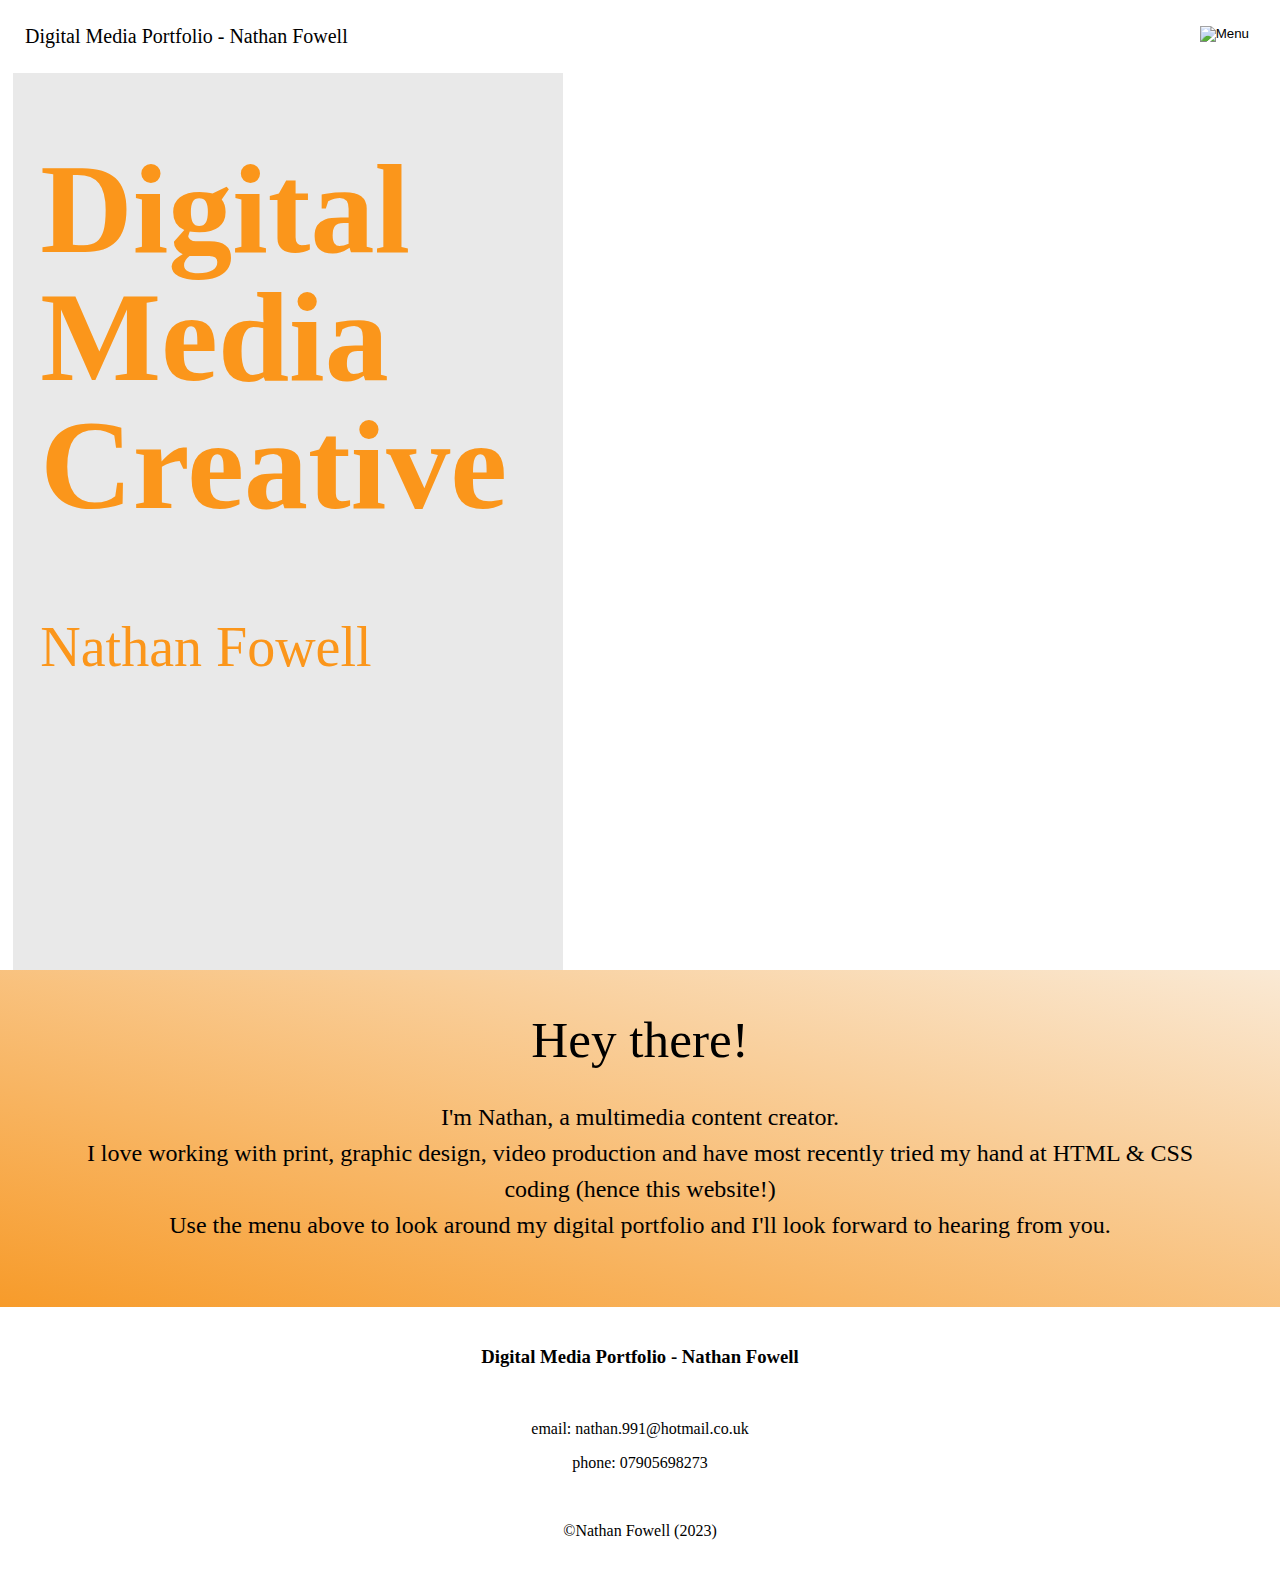
==== index.html @ 13d9b200 "Add files via upload" ====
<!DOCTYPE html>
<html lang="en">

<head>
    <link rel="stylesheet" href="style.css">
    <meta charset="UTF-8">
    <meta name="viewport" content="width=device-width, inital-scale=1.0">
    <title>Digital Media Portfolio - Nathan Fowell</title>
</head>

<body>
    <header>
        <a href="/index.html">Digital Media Portfolio - Nathan Fowell</a>
        <div class="dropdown">
            <button class="dropbtn"><img src="/media/images/menu.png" alt="Menu"></button>
            <div class="dropdown-content">
                <a href="/index.html">Home</a>
                <a href="/pages/graphic/graphic design.html">Graphic</a>
                <a href="/pages/video/video.html">Video</a>
                <a href="/pages/misc./misc.html">Misc.</a>
                </div>
          </div>    
    </header>

    <main>
        <video autoplay mute loop align="center" src="/media/videos/Main Showreel.mp4"></video>
        <div class="titles">
            <h1>Digital<br>Media<br>Creative</h1>
            <p></strong>Nathan Fowell</strong></p>
        </div>
    </main>
    
    <div class="welcome">
        <h2 align="center">Hey there!</h2>
        <p align="center">I'm <strong>Nathan</strong>, a multimedia content creator.
        <br>I love working with print, graphic design, video production and have most recently tried my hand at HTML & CSS coding &#40hence this website&#33&#41
        <br>Use the menu above to look around my digital portfolio and I'll look forward to hearing from you.</p>
    </div>

    <footer align="center">
        <h3>Digital Media Portfolio - Nathan Fowell</h3>
        <br>
        <p>email: nathan.991@hotmail.co.uk</p>
        <p>phone: 07905698273</p>
        <br>
        <p>&copy;Nathan Fowell &lpar;2023&rpar;</p>
    </footer>
</body>

</html>
---- style.css ----
html, body {
    margin: 0;
    padding: 0;
}

@font-face {
    font-family: Louis George Cafe;
    src: url(/media/font/Louis\ George\ Cafe.ttf);
}
@font-face {
    font-family: Tommy Soft;
    src: url(/media/font/Tommy\ Soft.ttf);
}

header {
    z-index: 10;
    width: 100%;
    padding: 25px;
    font-family: 'Louis George Cafe';
    font-size: 20px;
    position: fixed;
    top: 0;
    background-color: white;
    display: flex;
    justify-content: space-between;
    }

    a {
        color: black;
        text-decoration: none;
    }

    .dropbtn {
        display: flex;
        background-color: white;
        border: none;
        margin-right: 50px
      }

      .dropbtn img {
        height: 20px;
        cursor: pointer;
      }
      
      .dropdown {
        position: relative;
        display: inline-block;
      }
      
      .dropdown-content {
        display: none;
        position: absolute;
        background-color: white;
        min-width: 200px;
        box-shadow: 0px 8px 16px 0px rgba(0,0,0,0.2);
        z-index: 1;
        margin-left: -100px;
        font-size: 23px;
        padding-top: 20px;
        box-shadow: none;
      }
      
      .dropdown-content a {
        color: black;
        padding: 12px 16px;
        text-decoration: none;
        display: block;
      }
      
      a:hover {color: rgb(251, 150, 27);}
      a:active {color: rgb(133, 80, 15)}
      
      .dropdown:hover .dropdown-content {display: block;}
      
      .dropdown:hover .dropbtn {color: rgb(183, 109, 19);}

main {
    margin-top: 70px;
    margin-bottom: -4px;
    bottom: 0;
}

main video {
    z-index: 1;
    width: 100%;
    height: 100vh;
    background-position: static;
    object-fit: cover;
}

main .titles    {
    z-index: 2;
    margin-left: 1%;
    top: 70px;
    position: absolute;
    height: 100%;
    width: 550px;
    left: 0;
    font-family: Louis George Cafe;
    font-size: 4rem;
    color: rgb(251, 150, 27);
    background-color: rgba(231, 231, 231, 0.902);
    }
    
        main .titles h1 {
        font-weight: 600;
        line-height: 1;
        margin-top: 75px;
        margin-left: 5%;
        font-weight: bold;
        }

        main .titles p {
        font-weight: light;
        font-size: 3.5rem;
        margin-left: 5%;
        }

.welcome {
    z-index: 3;
    background-image: linear-gradient(to bottom left, rgb(250, 233, 212), rgb(247, 155, 42));
    margin-top: 0;
    margin-bottom: 0;
    padding-top: 40px;
    padding-bottom: 40px;
    font-family: Tommy Soft;
    }   

    .welcome h2 {
        margin-top: 0;
        margin-bottom: 30px;
        font-size: 3.2rem;
        font-weight: lighter;
    }
    
    .welcome p {
        padding-left: 5vw;
        padding-right: 5vw;
        font-size: x-large;
        line-height: 1.5;
        font-weight: lighter;
    }

footer {
    font-family: Tommy Soft;
    font-weight: lighter;
    background-color: white;
    width: 100%;
    padding-top: 20px;
    padding-bottom: 20px;
}

@media (orientation: portrait) {

    header {
        padding: 5%;
        font-size: 4vw;
        }
    
        .dropbtn {
            margin-right: 8vw;
            margin-top: 0.1vh;
          }
    
          .dropbtn img {
            width: 2.5vh;
            height: auto;
          }  

          .dropdown-content {
            font-size: 4vw;
            margin-left: -15vw;
          }

    main {
        margin-top: 1vh;
    }

    main .titles {
        width: 98vw;
        top: 1vh;
    }
    
    main .titles h1 {
            margin-top: 20vh;
            font-size: 20vw;
            }
    
        main .titles p {
            font-size: 10vw;
            }

    .welcome {
                padding-top: 5vh;
                padding-bottom: 5vh;
                font-family: Tommy Soft;
                }   
            
                .welcome h2 {
                    font-size: 10vw;
                }
                
                .welcome p {
                    font-size: 5.5vw;
                }

    footer {
        font-size: 3.5vw;
    }
    }
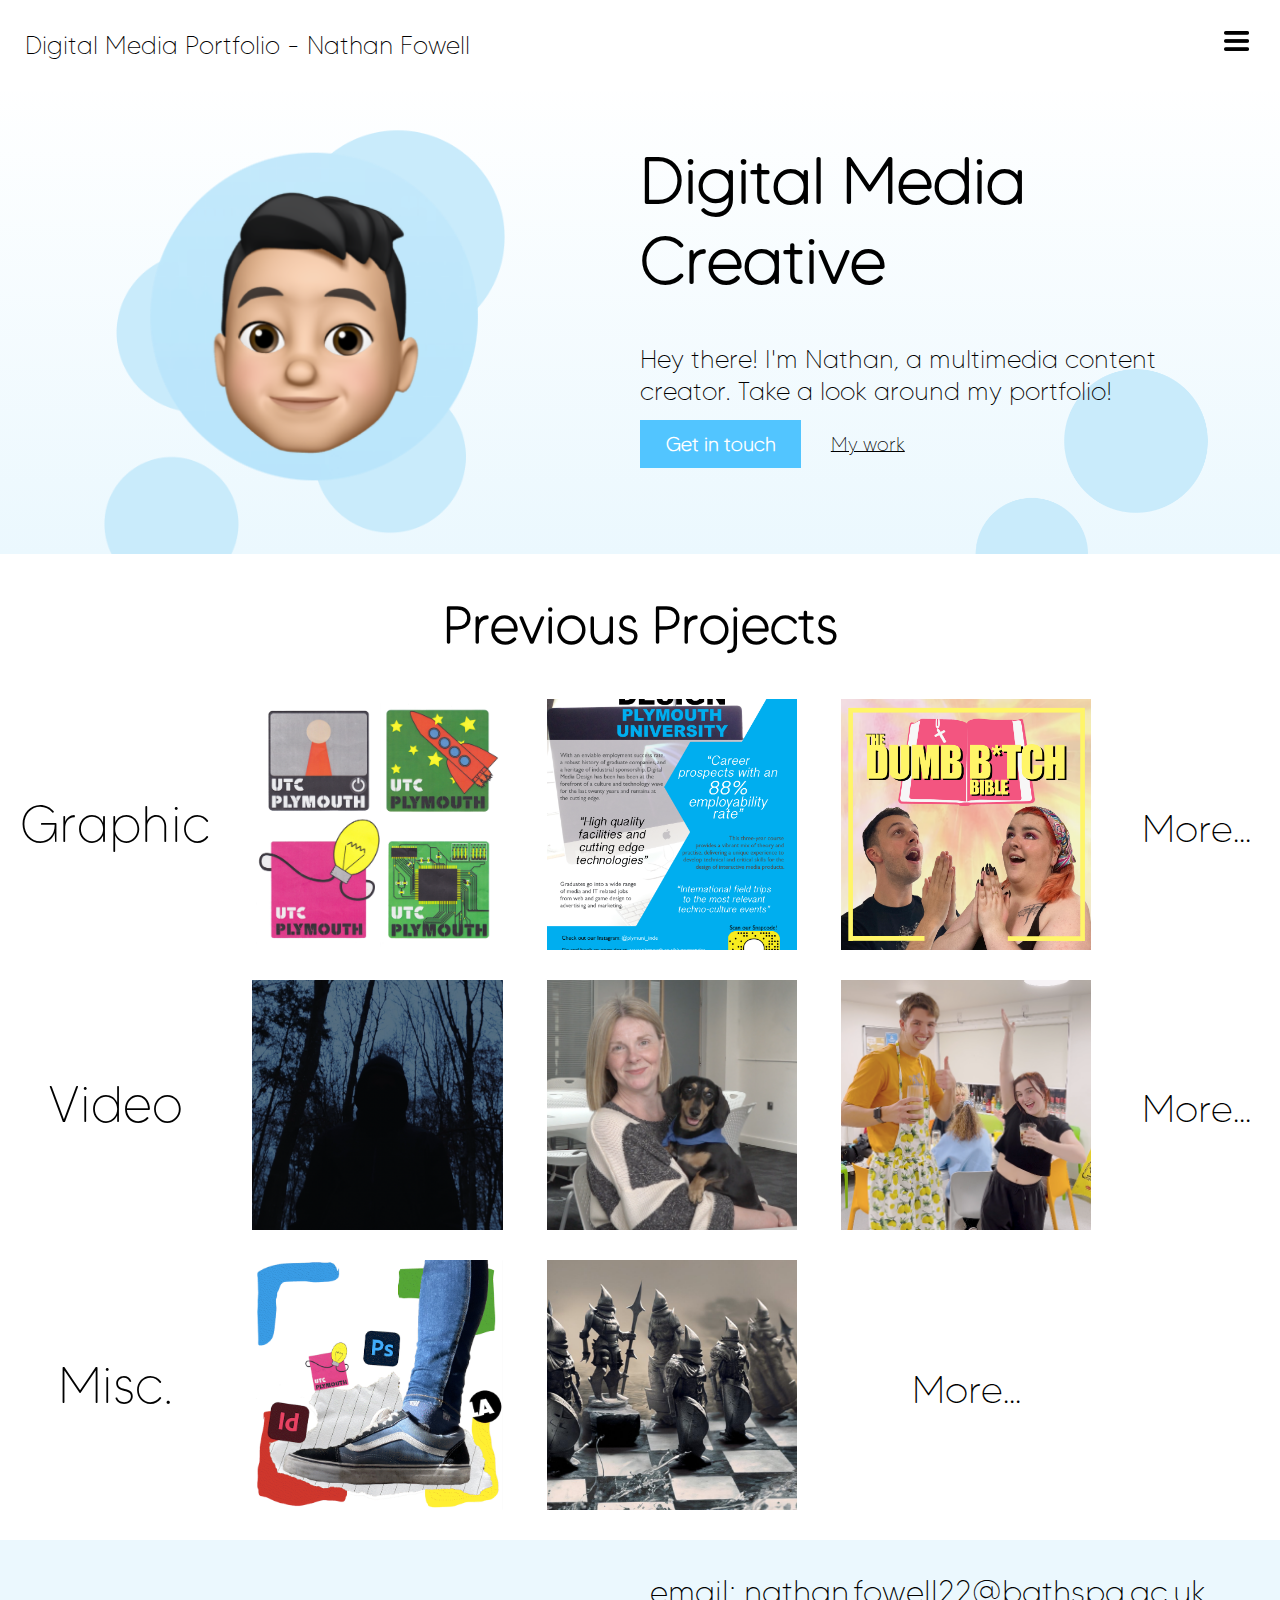
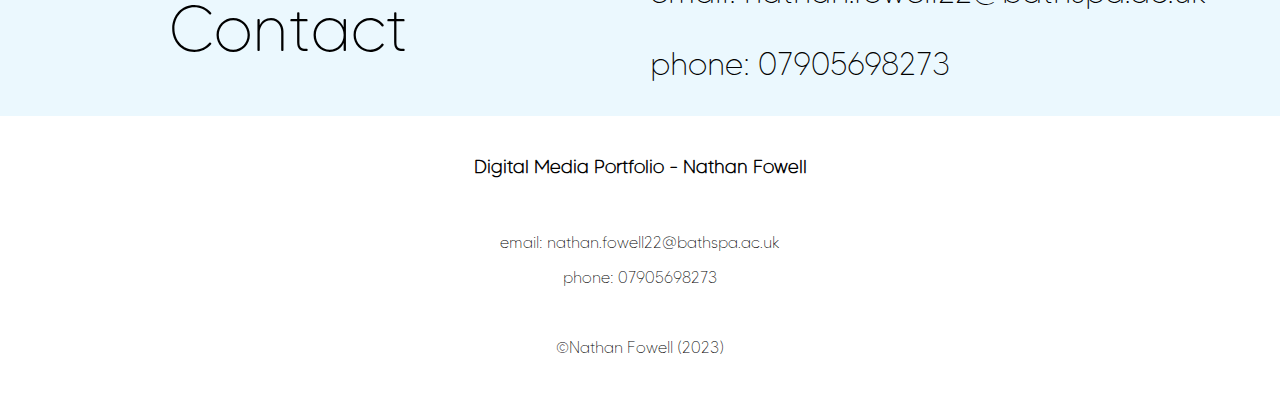
==== commit 10ddd892: "Redesign (home)" ====
--- a/index.html
+++ b/index.html
@@ -23,24 +23,98 @@
     </header>
 
     <main>
-        <video autoplay mute loop align="center" src="/media/videos/Main Showreel.mp4"></video>
         <div class="titles">
-            <h1>Digital<br>Media<br>Creative</h1>
-            <p></strong>Nathan Fowell</strong></p>
+            <div class="grid-container">
+                <div class="grid-item">
+                    <img src="/media/images/bitmojicircle.png" alt="">
+                    <div class="background1">
+                        <img class src="/media/images/backbubbles2.png" alt="">
+                    </div>
+                </div>
+                <div class="grid-item">
+                    <div class="welcome"> 
+                    <h1>Digital Media <br> Creative</h1>
+                    <p>Hey there! I'm Nathan, a multimedia content creator. Take a look around my portfolio!</div>
+                    <a href="#contact" class="contact">Get in touch</a>
+                    <a href="#projects" class="work"><u>My work</u></a>
+                    <div class="background2">
+                        <img class src="/media/images/backbubbles.png" alt="">
+                    </div>
+                </div>
+            </div>
         </div>
+
+        <h2 id="projects" align="center">Previous Projects</h2>
+
+        <div class="main-grid" align="center">
+            <div class="main-grid-item">Graphic</div>
+            <div class="main-grid-item"><img src="/media/images/graphic design/UTC P Logos.jpg" alt="">
+                <div class="overlay">
+                    <div class="text"><a href="/pages/graphic/graphic design.html#51-studio">51 Studio</a></div>
+                </div>
+            </div>
+            <div class="main-grid-item"><img src="/media/images/graphic design/UoP Front.png" alt="">
+                <div class="overlay">
+                    <div class="text"><a href="/pages/graphic/graphic design.html#UoP">Plymouth University</a></div>
+                </div>
+            </div>
+            <div class="main-grid-item"><img src="/media/images/graphic design/DBB artwork.png" alt="">
+                <div class="overlay">
+                    <div class="text"><a href="/pages/graphic/graphic design.html#tDBB">The Dumb B*tch Bible</a></div>
+                </div>
+            </div>
+            <div class="main-grid-item" class="More"><a href="/pages/graphic/graphic design.html">More...</a></div>
+        </div>
+
+        <div class="main-grid" align="center">
+            <div class="main-grid-item">Video</div>
+            <div class="main-grid-item"><img src="/media/images/thumbnails/FGthumb.png" alt="">
+                <div class="overlay">
+                    <div class="text"><a href="/pages/video/video.html#FairGame">Fair Game</a></div>
+                </div>
+            </div>
+            <div class="main-grid-item"><img src="/media/images/thumbnails/BSSthumb.png" alt="">
+                <div class="overlay">
+                    <div class="text"><a href="/pages/video/video.html#Bertie">Bertie the Silly Sausage Dog</a></div>
+                </div>
+            </div>
+            <div class="main-grid-item"><img src="/media/images/thumbnails/SBthumb.png" alt="">
+                <div class="overlay">   
+                    <div class="text"><a href="/pages/video/video.html#Brunch">Bath Spa's Sustainable Brunch</a></div>
+                </div>
+            </div>
+            <div class="main-grid-item" class="More"><a href="/pages/video/video.html">More...</a></div>
+        </div>
+
+        <div class="main-grid" align="center">
+            <div class="main-grid-item">Misc.</div>
+            <div class="main-grid-item"><img src="/media/images/thumbnails/TMC22thumb.png" alt="">
+                <div class="overlay">
+                    <div class="text"><a href="/pages/misc./misc.html#tmc22">The Maker Challenge 2022</a></div>
+                </div>
+            </div>
+            <div class="main-grid-item"><img src="/media/images/thumbnails/Chessthumb.png" alt="">
+                <div class="overlay">
+                    <div class="text"><a href="/pages/misc./misc.html#chess">Battle Chess</a></div>
+                </div>
+            </div>
+            <div class="main-grid-item" class="More"><a href="/pages/misc./misc.html">More...</a></div>
+        </div>
+
+        <div class="contact-grid" id="contact">
+            <div class="contact-grid-item" align="center">Contact</div>
+            <div class="contact-grid-item">
+                <p><email:>email: nathan.fowell22@bathspa.ac.uk</p>
+                <p>phone: 07905698273</p>
+            </div>
+        </div>
+
     </main>
-    
-    <div class="welcome">
-        <h2 align="center">Hey there!</h2>
-        <p align="center">I'm <strong>Nathan</strong>, a multimedia content creator.
-        <br>I love working with print, graphic design, video production and have most recently tried my hand at HTML & CSS coding &#40hence this website&#33&#41
-        <br>Use the menu above to look around my digital portfolio and I'll look forward to hearing from you.</p>
-    </div>
 
     <footer align="center">
         <h3>Digital Media Portfolio - Nathan Fowell</h3>
         <br>
-        <p>email: nathan.991@hotmail.co.uk</p>
+        <p>email: nathan.fowell22@bathspa.ac.uk</p>
         <p>phone: 07905698273</p>
         <br>
         <p>&copy;Nathan Fowell &lpar;2023&rpar;</p>
--- a/style.css
+++ b/style.css
@@ -16,8 +16,10 @@
     z-index: 10;
     width: 100%;
     padding: 25px;
+    padding-top: 30px;
+    padding-bottom: 30px;
     font-family: 'Louis George Cafe';
-    font-size: 20px;
+    font-size: 25px;
     position: fixed;
     top: 0;
     background-color: white;
@@ -34,7 +36,8 @@
         display: flex;
         background-color: white;
         border: none;
-        margin-right: 50px
+        cursor: pointer;
+        margin-right: 50px;
       }
 
       .dropbtn img {
@@ -67,144 +70,196 @@
         display: block;
       }
       
-      a:hover {color: rgb(251, 150, 27);}
-      a:active {color: rgb(133, 80, 15)}
+      a:hover {color: rgb(82, 197, 255);}
+      a:active {color: rgb(0, 170, 255)}
       
       .dropdown:hover .dropdown-content {display: block;}
       
-      .dropdown:hover .dropbtn {color: rgb(183, 109, 19);}
-
-main {
-    margin-top: 70px;
-    margin-bottom: -4px;
+      .dropdown:hover .dropbtn {color: rgb(95, 42, 42);}
+
+.grid-container {
+    margin-top: 80px;
+    display: grid;
+    grid-template-columns: 50% 50%;
+    height: auto;
+  }
+
+  .grid-item {
+    background-image: linear-gradient(white, rgb(235, 248, 254));
+    z-index: 8;
+    position: relative;
+  }
+
+  .grid-item img {
+    padding: 5vh;
+    height: 30vw;
+    display: block;
+    margin: auto;
+    position: relative;
+    z-index: 8;
+  }
+
+  .grid-item .background1 img {
+    padding: 0;
+    height: auto;
+    width: 34vw;
+    left: 6vw;
+    position: absolute;
     bottom: 0;
-}
-
-main video {
     z-index: 1;
-    width: 100%;
-    height: 100vh;
-    background-position: static;
-    object-fit: cover;
-}
-
-main .titles    {
-    z-index: 2;
-    margin-left: 1%;
-    top: 70px;
+  }
+
+  .grid-item .background2 img {
+    padding: 0;
+    height: auto;
+    width: 20vw;
+    right: 5vw;
     position: absolute;
-    height: 100%;
-    width: 550px;
-    left: 0;
+    bottom: 0;
+    z-index: 1;
+  }
+
+.welcome {
     font-family: Louis George Cafe;
-    font-size: 4rem;
-    color: rgb(251, 150, 27);
-    background-color: rgba(231, 231, 231, 0.902);
-    }
-    
-        main .titles h1 {
-        font-weight: 600;
-        line-height: 1;
-        margin-top: 75px;
-        margin-left: 5%;
-        font-weight: bold;
-        }
-
-        main .titles p {
-        font-weight: light;
-        font-size: 3.5rem;
-        margin-left: 5%;
-        }
-
-.welcome {
-    z-index: 3;
-    background-image: linear-gradient(to bottom left, rgb(250, 233, 212), rgb(247, 155, 42));
-    margin-top: 0;
-    margin-bottom: 0;
-    padding-top: 40px;
-    padding-bottom: 40px;
-    font-family: Tommy Soft;
+    color: black;
+    font-family: Tommy Soft;
+    position: relative; 
+    z-index: 8;
     }   
 
-    .welcome h2 {
-        margin-top: 0;
-        margin-bottom: 30px;
-        font-size: 3.2rem;
-        font-weight: lighter;
-    }
-    
+    .welcome h1 {
+      font-size: 5vw;
+      font-weight: bold;
+      margin-top: 60px;
+    }
+
     .welcome p {
-        padding-left: 5vw;
-        padding-right: 5vw;
-        font-size: x-large;
-        line-height: 1.5;
-        font-weight: lighter;
+        font-size: 2vw;
+        line-height: 1.25;
+        padding-right: 3vw;
+    }
+
+a {
+  font-family: Louis George Cafe;
+    color: black;
+    font-family: Tommy Soft;
+}
+
+.contact {
+  padding: 1vw;
+  padding-left: 2vw;
+  padding-right: 2vw;
+  color: white;
+  font-weight: bold;
+  font-size: 1.5vw;
+  background-color: rgb(82, 197, 255);
+  border: 0;
+  cursor: pointer;
+  position: relative;
+  z-index: 8;
+}
+
+main .contact:hover {
+  color: white;
+  background-color: rgb(41, 184, 255);
+}
+
+.work {
+  padding: 1vw;
+  padding-left: 2vw;
+  padding-right: 2vw;
+  color: black;
+  font-size: 1.5vw;
+  background-color: transparent;
+  border: 0;
+  cursor: pointer;
+  position: relative;
+  z-index: 8;
+}
+
+h2 {
+  margin-top: 40px;
+  font-family: Tommy Soft;
+  font-size: 4vw;
+}
+
+.main-grid {
+      display: grid;
+      grid-template-columns: 18% 23% 23% 23% 13%;
+      margin-bottom: 30px;
+    }
+
+    .main-grid-item {
+      font-family: Tommy Soft;
+      font-size: 4vw;
+      display: block;
+      margin: auto;
+      position: relative;
+    }
+
+    .main-grid-item img {
+      object-fit: cover;
+      width: 85%;
+      aspect-ratio: 1;
+      display: block;
+    }
+
+    .overlay {
+      position: absolute;
+      top: 0;
+      bottom: 0;
+      left: 0;
+      right: 0;
+      height: 100%;
+      width: 100%;
+      opacity: 0;
+      transition: .5s ease;
+      background-color: #ffffffd2;      
+    }
+
+      .main-grid-item:hover .overlay {
+        opacity: 1;
+      }
+
+      .text {
+        color: black;
+        font-size: 3vw;
+        position: absolute;
+        top: 50%;
+        left: 50%;
+        -webkit-transform: translate(-50%, -50%);
+        -ms-transform: translate(-50%, -50%);
+        transform: translate(-50%, -50%);
+        text-align: center;
+      }
+
+    .main-grid-item a {
+      font-size: 3vw;
+      cursor: pointer;
+    }
+
+.contact-grid {
+      display: grid;
+      margin: auto;
+      grid-template-columns: 45% 55%;
+      background-color: rgb(235, 248, 254);
+    }
+
+    .contact-grid-item {
+      font-family: Tommy Soft;
+      font-size: 5vw;
+      display: block;
+      margin: auto;
+    }
+
+    .contact-grid-item p {
+      font-size: 2.5vw;
     }
 
 footer {
     font-family: Tommy Soft;
-    font-weight: lighter;
     background-color: white;
     width: 100%;
     padding-top: 20px;
     padding-bottom: 20px;
-}
-
-@media (orientation: portrait) {
-
-    header {
-        padding: 5%;
-        font-size: 4vw;
-        }
-    
-        .dropbtn {
-            margin-right: 8vw;
-            margin-top: 0.1vh;
-          }
-    
-          .dropbtn img {
-            width: 2.5vh;
-            height: auto;
-          }  
-
-          .dropdown-content {
-            font-size: 4vw;
-            margin-left: -15vw;
-          }
-
-    main {
-        margin-top: 1vh;
-    }
-
-    main .titles {
-        width: 98vw;
-        top: 1vh;
-    }
-    
-    main .titles h1 {
-            margin-top: 20vh;
-            font-size: 20vw;
-            }
-    
-        main .titles p {
-            font-size: 10vw;
-            }
-
-    .welcome {
-                padding-top: 5vh;
-                padding-bottom: 5vh;
-                font-family: Tommy Soft;
-                }   
-            
-                .welcome h2 {
-                    font-size: 10vw;
-                }
-                
-                .welcome p {
-                    font-size: 5.5vw;
-                }
-
-    footer {
-        font-size: 3.5vw;
-    }
-    }+}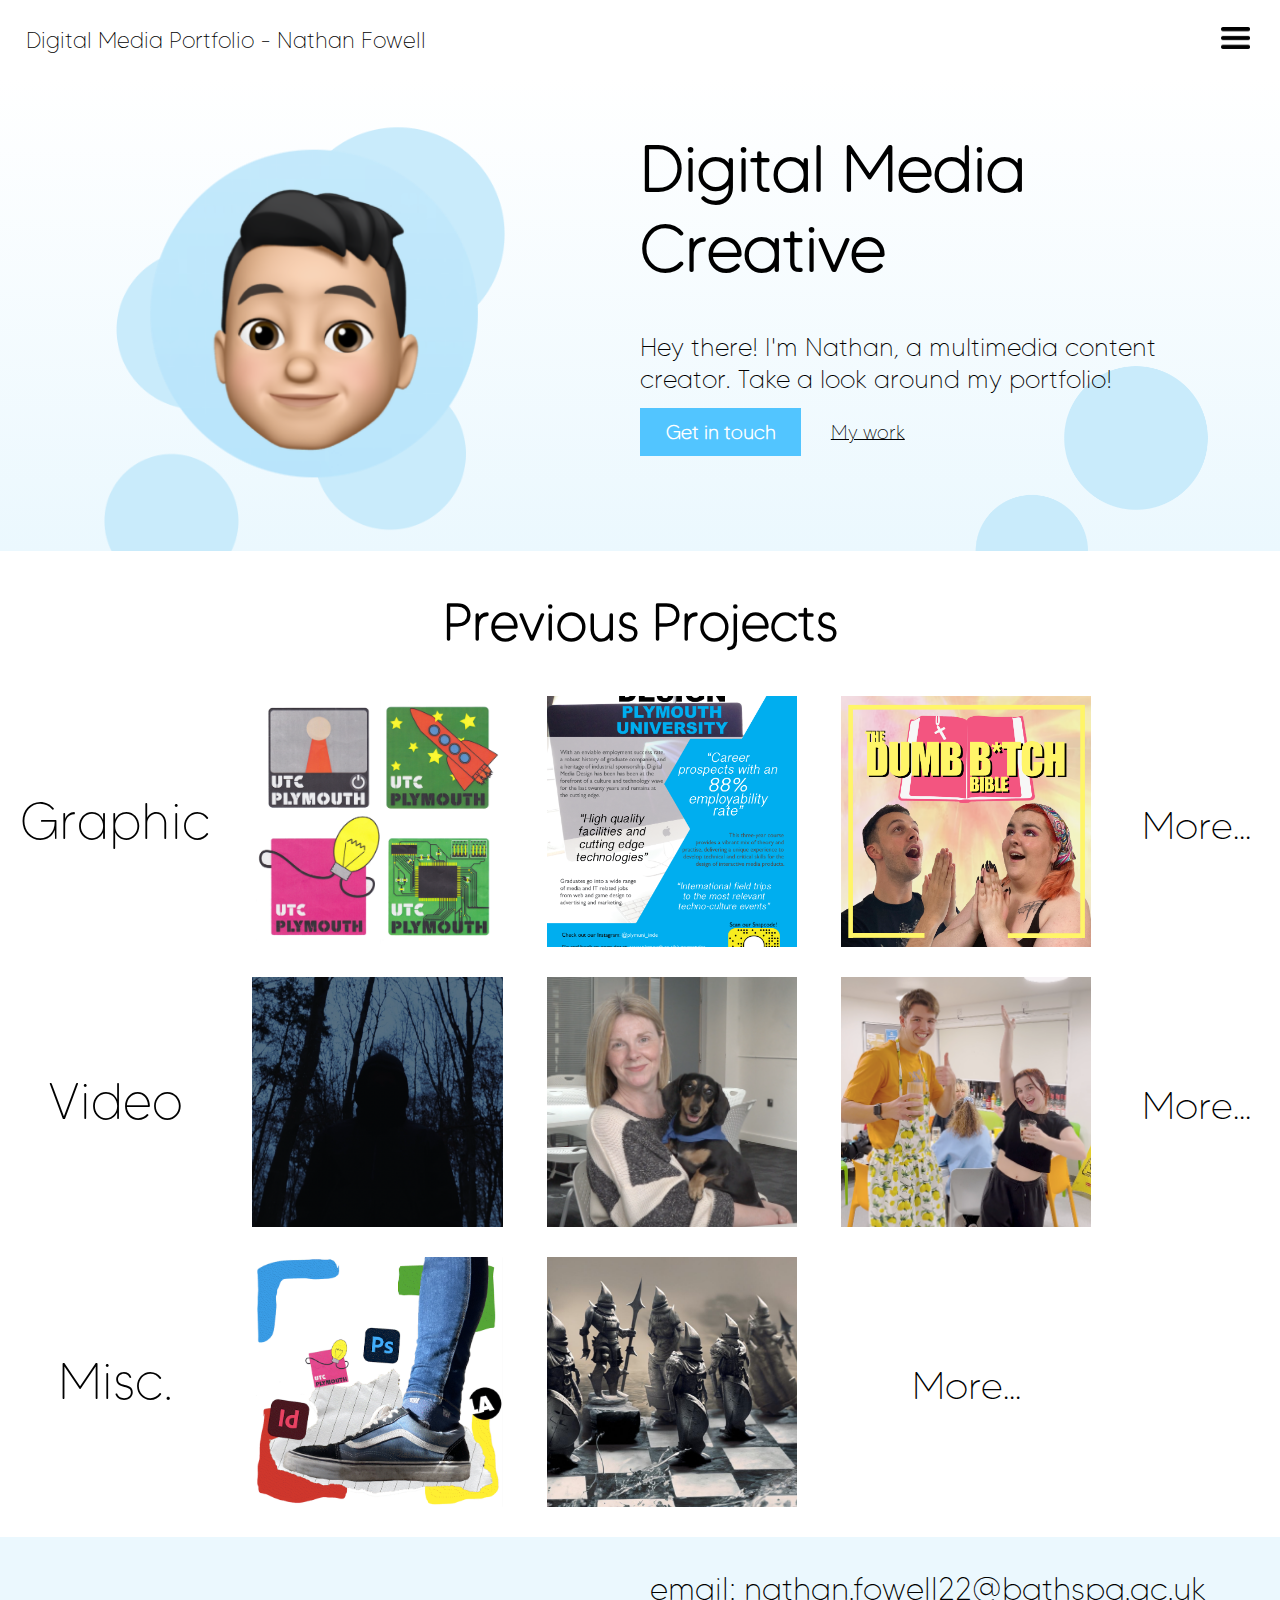
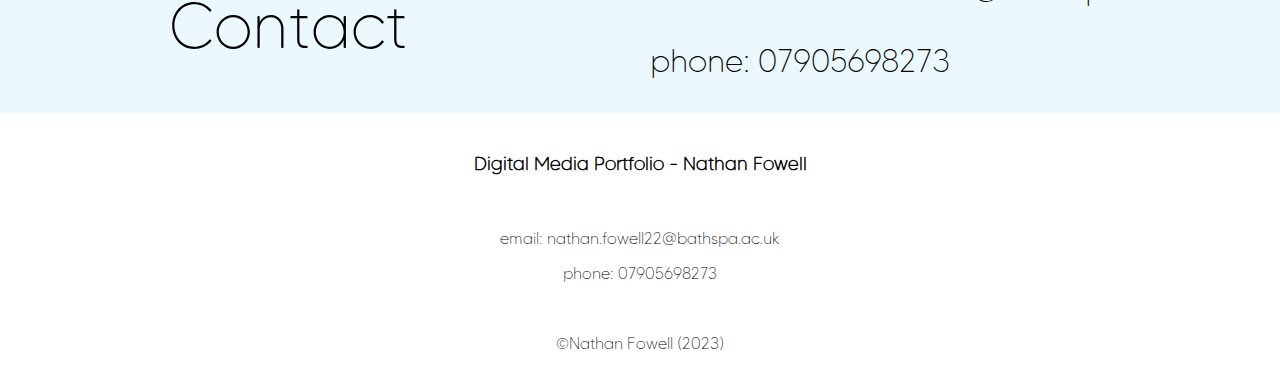
==== commit 1e1c36cb: "Redesign (mobile home)" ====
--- a/index.html
+++ b/index.html
@@ -55,7 +55,7 @@
             </div>
             <div class="main-grid-item"><img src="/media/images/graphic design/UoP Front.png" alt="">
                 <div class="overlay">
-                    <div class="text"><a href="/pages/graphic/graphic design.html#UoP">Plymouth University</a></div>
+                    <div class="text"><a href="/pages/graphic/graphic design.html#UoP">University of Plymouth</a></div>
                 </div>
             </div>
             <div class="main-grid-item"><img src="/media/images/graphic design/DBB artwork.png" alt="">
@@ -63,7 +63,7 @@
                     <div class="text"><a href="/pages/graphic/graphic design.html#tDBB">The Dumb B*tch Bible</a></div>
                 </div>
             </div>
-            <div class="main-grid-item" class="More"><a href="/pages/graphic/graphic design.html">More...</a></div>
+            <div class="main-grid-item"><a href="/pages/graphic/graphic design.html">More...</a></div>
         </div>
 
         <div class="main-grid" align="center">
@@ -95,7 +95,7 @@
             </div>
             <div class="main-grid-item"><img src="/media/images/thumbnails/Chessthumb.png" alt="">
                 <div class="overlay">
-                    <div class="text"><a href="/pages/misc./misc.html#chess">Battle Chess</a></div>
+                    <div class="text"><a href="/pages/misc./misc.html#chess"> VR Battle Chess</a></div>
                 </div>
             </div>
             <div class="main-grid-item" class="More"><a href="/pages/misc./misc.html">More...</a></div>
--- a/style.css
+++ b/style.css
@@ -15,11 +15,9 @@
 header {
     z-index: 10;
     width: 100%;
-    padding: 25px;
-    padding-top: 30px;
-    padding-bottom: 30px;
+    padding: 2vw;
     font-family: 'Louis George Cafe';
-    font-size: 25px;
+    font-size: 1.75vw;
     position: fixed;
     top: 0;
     background-color: white;
@@ -41,7 +39,7 @@
       }
 
       .dropbtn img {
-        height: 20px;
+        height: 1.75vw;
         cursor: pointer;
       }
       
@@ -58,7 +56,7 @@
         box-shadow: 0px 8px 16px 0px rgba(0,0,0,0.2);
         z-index: 1;
         margin-left: -100px;
-        font-size: 23px;
+        font-size: 2vw;
         padding-top: 20px;
         box-shadow: none;
       }
@@ -78,7 +76,7 @@
       .dropdown:hover .dropbtn {color: rgb(95, 42, 42);}
 
 .grid-container {
-    margin-top: 80px;
+    margin-top: 6vw;
     display: grid;
     grid-template-columns: 50% 50%;
     height: auto;
@@ -125,12 +123,12 @@
     font-family: Tommy Soft;
     position: relative; 
     z-index: 8;
+    margin-top: 4vw;
     }   
 
     .welcome h1 {
       font-size: 5vw;
       font-weight: bold;
-      margin-top: 60px;
     }
 
     .welcome p {
@@ -262,4 +260,101 @@
     width: 100%;
     padding-top: 20px;
     padding-bottom: 20px;
+}
+
+@media (orientation: portrait) {
+
+  header {
+    padding: 4vw;
+    font-size: 3.5vw;
+    }
+
+    .dropbtn {
+        margin-right: 7vw;
+      }
+
+      .dropbtn img {
+        height: 3.5vw;
+      }
+      
+      .dropdown-content {
+        font-size: 3.5vw;
+      }
+
+.grid-container {
+        margin-top: 6vw;
+        grid-template-columns: 100%;
+        background-image: linear-gradient(white, rgb(235, 248, 254));
+      }
+    
+      .grid-item {
+        background-image: none;
+      }
+    
+      .grid-item img {
+        padding: 0;
+        padding-top: 5vw;
+        height: 25vw;
+      }
+    
+      .grid-item .background1 img {
+        display: none;
+      }
+    
+      .grid-item .background2 img {
+        width: 90vw;
+        right: 6vw;
+      }
+
+  .welcome {
+        text-align: center;
+        top: -8vw;
+        }   
+    
+        .welcome h1 {
+          font-size: 12vw;
+        }
+    
+        .welcome p {
+            font-size: 5vw;
+            margin-top: -6vw;
+        }
+  .contact {
+          padding: 3vw;
+          padding-left: 4vw;
+          padding-right: 4vw;
+          font-size: 4vw;
+          margin-left: 20%;
+          top: -6.5vw;
+        }
+        
+  .work {
+    padding: 3vw;
+    padding-left: 4vw;
+    padding-right: 4vw;       
+    font-size: 4vw;
+    top: -6.5vw;
+      }
+
+h2 {
+  margin-top: 6vw;
+  font-size: 6vw;
+}
+
+.contact-grid {
+  grid-template-columns: 100%;
+  background-color: rgb(235, 248, 254);
+  padding: 3vw;
+}
+
+  .contact-grid-item {
+    font-family: Tommy Soft;
+    font-size: 8vw;
+    display: block;
+    margin: auto;
+  }
+
+  .contact-grid-item p {
+  font-size: 4vw;
+}
 }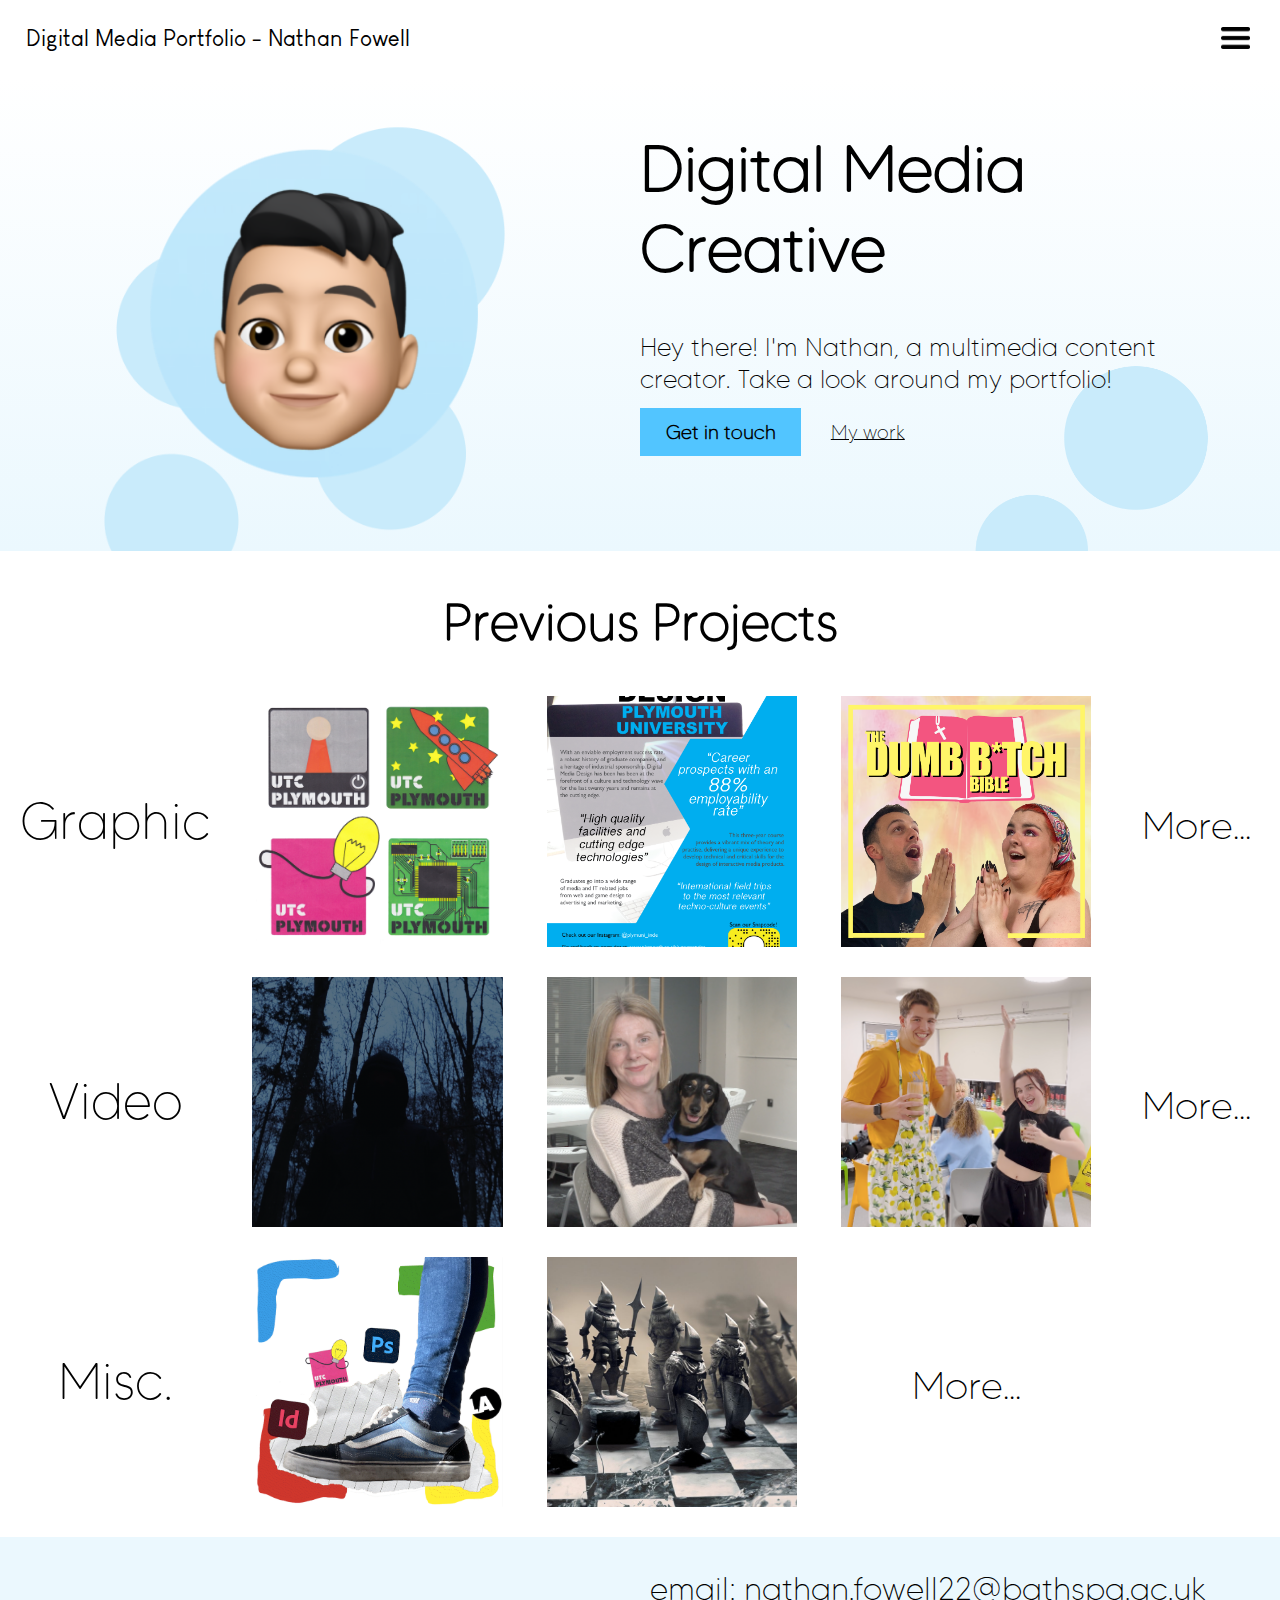
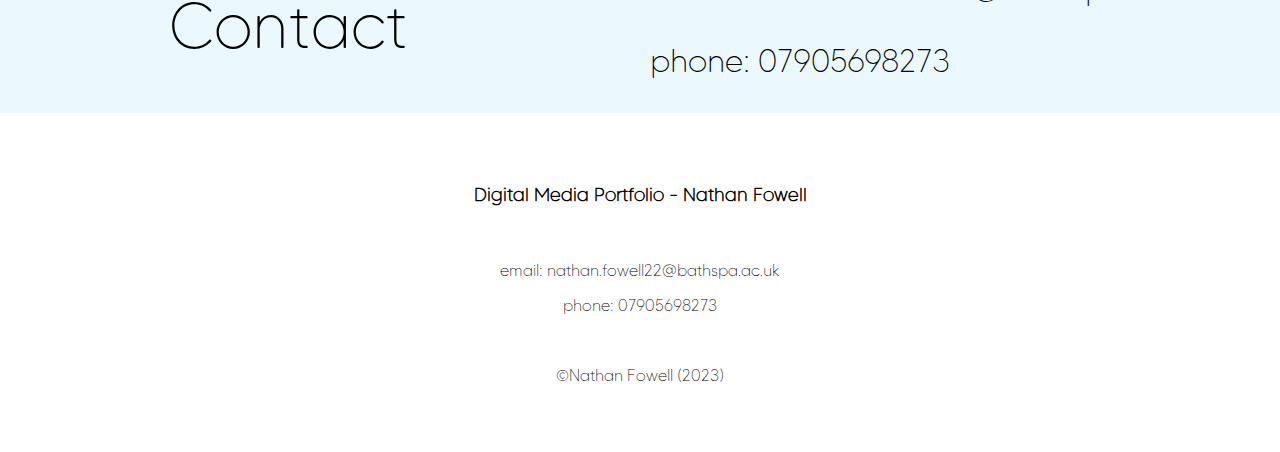
==== commit 15359548: "Graphic Redesign & Bugs" ====
--- a/index.html
+++ b/index.html
@@ -111,7 +111,7 @@
 
     </main>
 
-    <footer align="center">
+    <footer>
         <h3>Digital Media Portfolio - Nathan Fowell</h3>
         <br>
         <p>email: nathan.fowell22@bathspa.ac.uk</p>
--- a/style.css
+++ b/style.css
@@ -137,7 +137,7 @@
         padding-right: 3vw;
     }
 
-a {
+.grid-item a {
   font-family: Louis George Cafe;
     color: black;
     font-family: Tommy Soft;
@@ -257,16 +257,15 @@
 footer {
     font-family: Tommy Soft;
     background-color: white;
-    width: 100%;
-    padding-top: 20px;
-    padding-bottom: 20px;
+    padding: 4vw;
+    text-align: center;
 }
 
 @media (orientation: portrait) {
 
   header {
     padding: 4vw;
-    font-size: 3.5vw;
+    font-size: 4vw;
     }
 
     .dropbtn {
@@ -274,11 +273,11 @@
       }
 
       .dropbtn img {
-        height: 3.5vw;
+        height: 4vw;
       }
       
       .dropdown-content {
-        font-size: 3.5vw;
+        font-size: 4vw;
       }
 
 .grid-container {
@@ -324,7 +323,7 @@
           padding-left: 4vw;
           padding-right: 4vw;
           font-size: 4vw;
-          margin-left: 20%;
+          margin-left: 25%;
           top: -6.5vw;
         }
         
@@ -355,6 +354,7 @@
   }
 
   .contact-grid-item p {
-  font-size: 4vw;
-}
+  font-size: 5vw;
+}
+
 }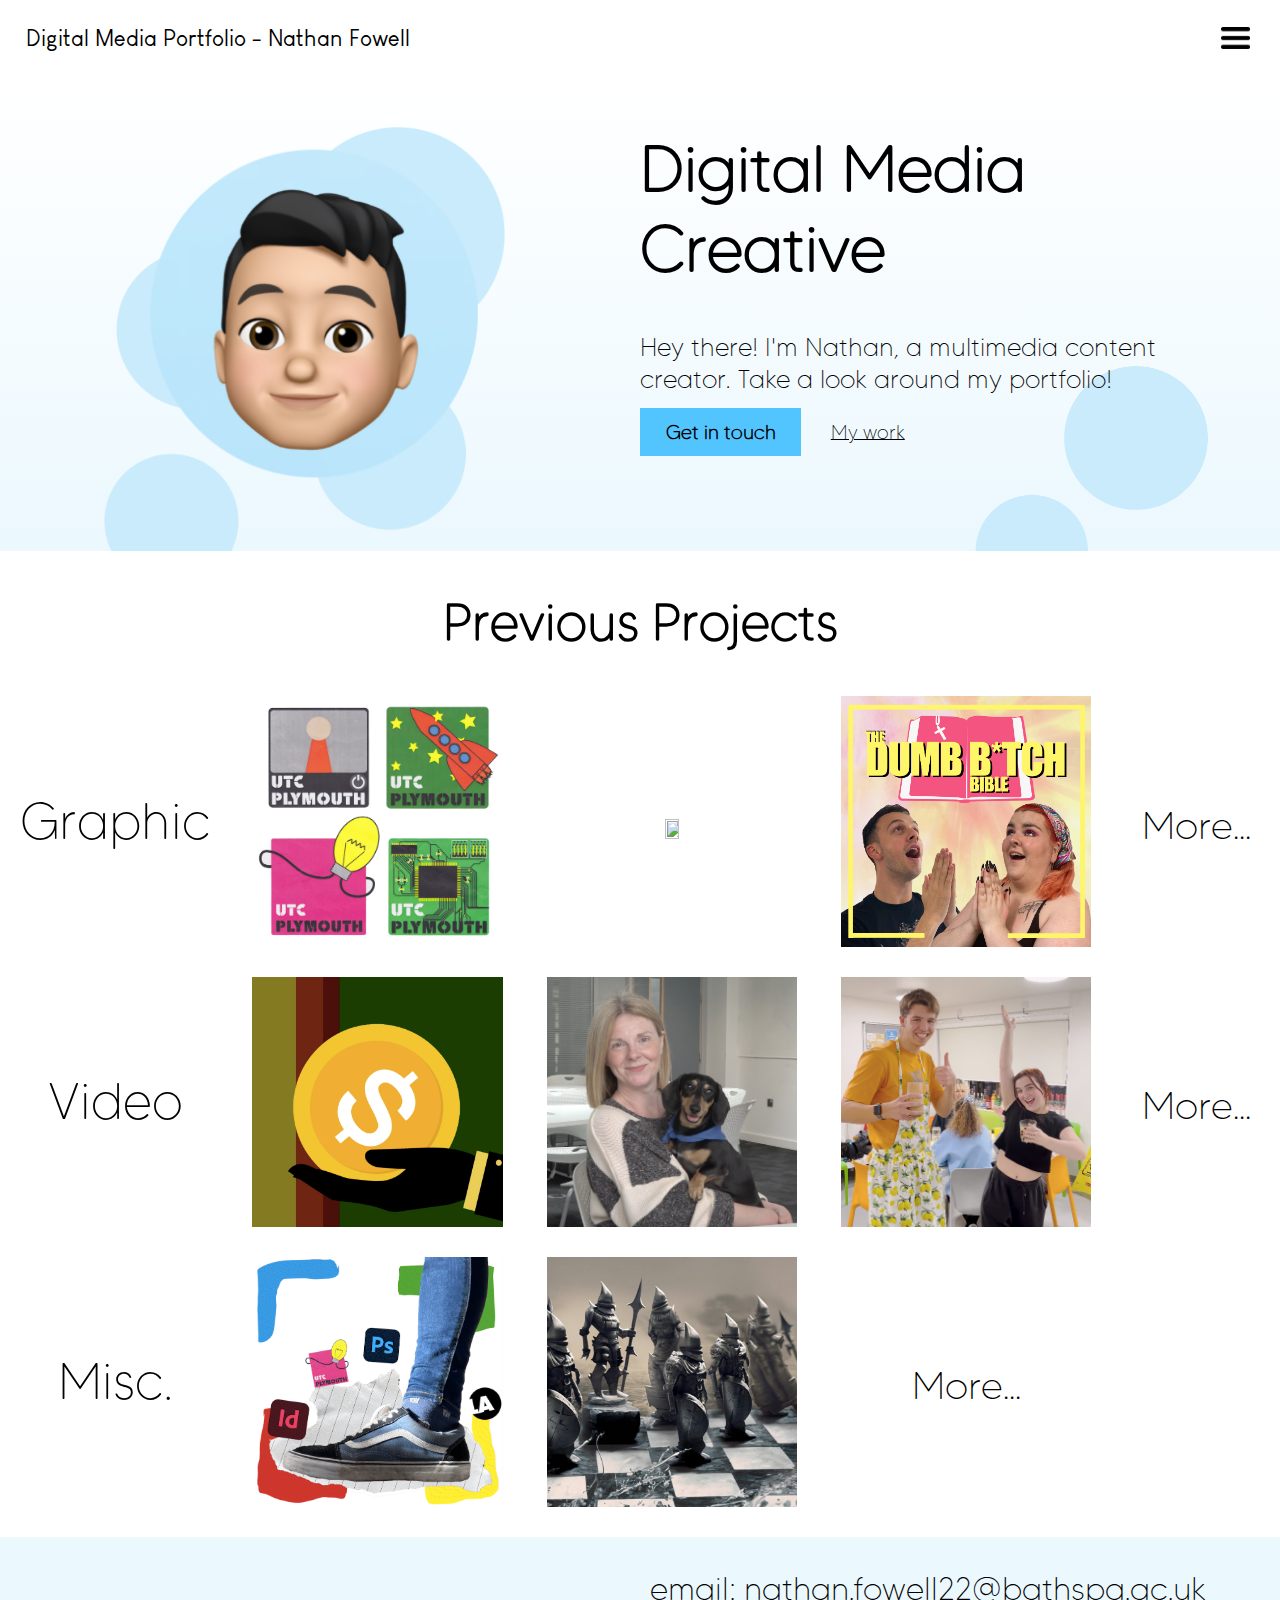
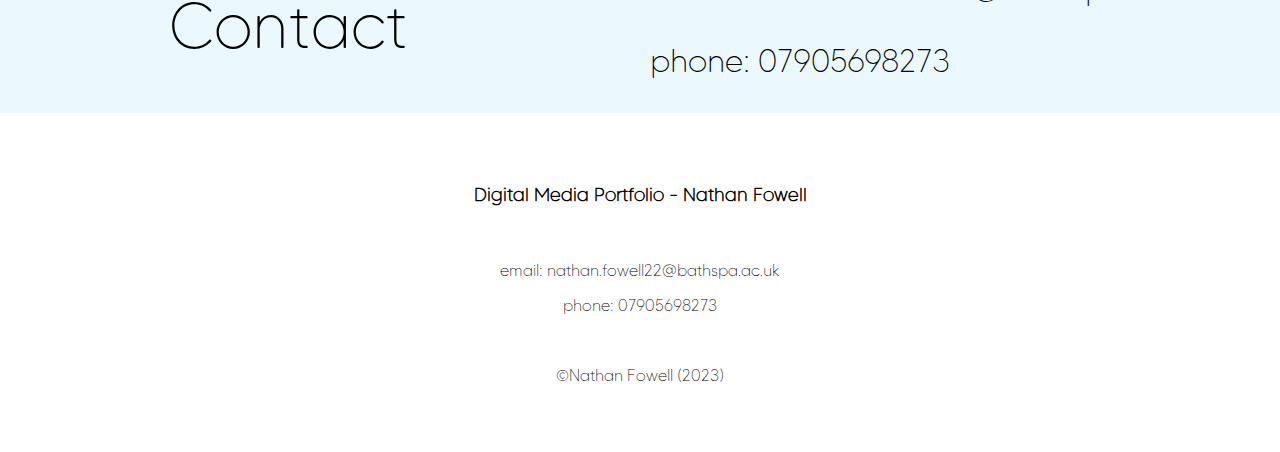
==== commit 39693d8d: "home links & footer updaets" ====
--- a/index.html
+++ b/index.html
@@ -49,39 +49,51 @@
         <div class="main-grid" align="center">
             <div class="main-grid-item">Graphic</div>
             <div class="main-grid-item"><img src="/media/images/graphic design/UTC P Logos.jpg" alt="">
-                <div class="overlay">
-                    <div class="text"><a href="/pages/graphic/graphic design.html#51-studio">51 Studio</a></div>
-                </div>
+                <a href="/pages/graphic/graphic design.html#51-studio">
+                    <div class="overlay">
+                        <div class="text">51 Studio</div>
+                    </div>
+                </a>
             </div>
-            <div class="main-grid-item"><img src="/media/images/graphic design/UoP Front.png" alt="">
-                <div class="overlay">
-                    <div class="text"><a href="/pages/graphic/graphic design.html#UoP">University of Plymouth</a></div>
-                </div>
+            <div class="main-grid-item"><img src="/media/images/graphic design/TSG 1.jpg" alt="">
+                <a href="/pages/graphic/graphic design.html#TSG">
+                    <div class="overlay">
+                        <div class="text">The Slayin' Game</div>
+                    </div>
+                </a>
             </div>
             <div class="main-grid-item"><img src="/media/images/graphic design/DBB artwork.png" alt="">
-                <div class="overlay">
-                    <div class="text"><a href="/pages/graphic/graphic design.html#tDBB">The Dumb B*tch Bible</a></div>
-                </div>
+                <a href="/pages/graphic/graphic design.html#tDBB">
+                    <div class="overlay">
+                        <div class="text">The Dumb B*tch Bible</div>
+                    </div>
+                </a>
             </div>
             <div class="main-grid-item"><a href="/pages/graphic/graphic design.html">More...</a></div>
         </div>
 
         <div class="main-grid" align="center">
             <div class="main-grid-item">Video</div>
-            <div class="main-grid-item"><img src="/media/images/thumbnails/FGthumb.png" alt="">
-                <div class="overlay">
-                    <div class="text"><a href="/pages/video/video.html#FairGame">Fair Game</a></div>
-                </div>
+            <div class="main-grid-item"><img src="/media/images/thumbnails/HustleThumb.png" alt="">
+                <a href="/pages/video/video.html#Hustle">
+                    <div class="overlay">
+                        <div class="text">'Hustle' Title Sequence</div>
+                    </div>
+                </a>
             </div>
             <div class="main-grid-item"><img src="/media/images/thumbnails/BSSthumb.png" alt="">
-                <div class="overlay">
-                    <div class="text"><a href="/pages/video/video.html#Bertie">Bertie the Silly Sausage Dog</a></div>
-                </div>
+                <a href="/pages/video/video.html#Bertie">
+                    <div class="overlay">
+                        <div class="text">Bertie the Silly Sausage Dog</div>
+                    </div>
+                </a>
             </div>
             <div class="main-grid-item"><img src="/media/images/thumbnails/SBthumb.png" alt="">
-                <div class="overlay">   
-                    <div class="text"><a href="/pages/video/video.html#Brunch">Bath Spa's Sustainable Brunch</a></div>
-                </div>
+                <a href="/pages/video/video.html#Brunch">
+                    <div class="overlay">   
+                        <div class="text">Bath Spa's Sustainable Brunch</div>
+                    </div>
+                </a>
             </div>
             <div class="main-grid-item" class="More"><a href="/pages/video/video.html">More...</a></div>
         </div>
@@ -89,14 +101,18 @@
         <div class="main-grid" align="center">
             <div class="main-grid-item">Misc.</div>
             <div class="main-grid-item"><img src="/media/images/thumbnails/TMC22thumb.png" alt="">
-                <div class="overlay">
-                    <div class="text"><a href="/pages/misc./misc.html#tmc22">The Maker Challenge 2022</a></div>
-                </div>
+                <a href="/pages/misc./misc.html#tmc22">
+                    <div class="overlay">
+                        <div class="text">The Maker Challenge 2022</div>
+                    </div>
+                </a>
             </div>
             <div class="main-grid-item"><img src="/media/images/thumbnails/Chessthumb.png" alt="">
-                <div class="overlay">
-                    <div class="text"><a href="/pages/misc./misc.html#chess"> VR Battle Chess</a></div>
-                </div>
+                <a href="/pages/misc./misc.html#chess">
+                    <div class="overlay">
+                        <div class="text">VR Battle Chess</div>
+                    </div>
+                </a>
             </div>
             <div class="main-grid-item" class="More"><a href="/pages/misc./misc.html">More...</a></div>
         </div>
--- a/style.css
+++ b/style.css
@@ -220,7 +220,7 @@
       }
 
       .text {
-        color: black;
+        color: rgb(41, 184, 255);
         font-size: 3vw;
         position: absolute;
         top: 50%;
@@ -292,7 +292,7 @@
     
       .grid-item img {
         padding: 0;
-        padding-top: 5vw;
+        padding-top: 6vw;
         height: 25vw;
       }
     
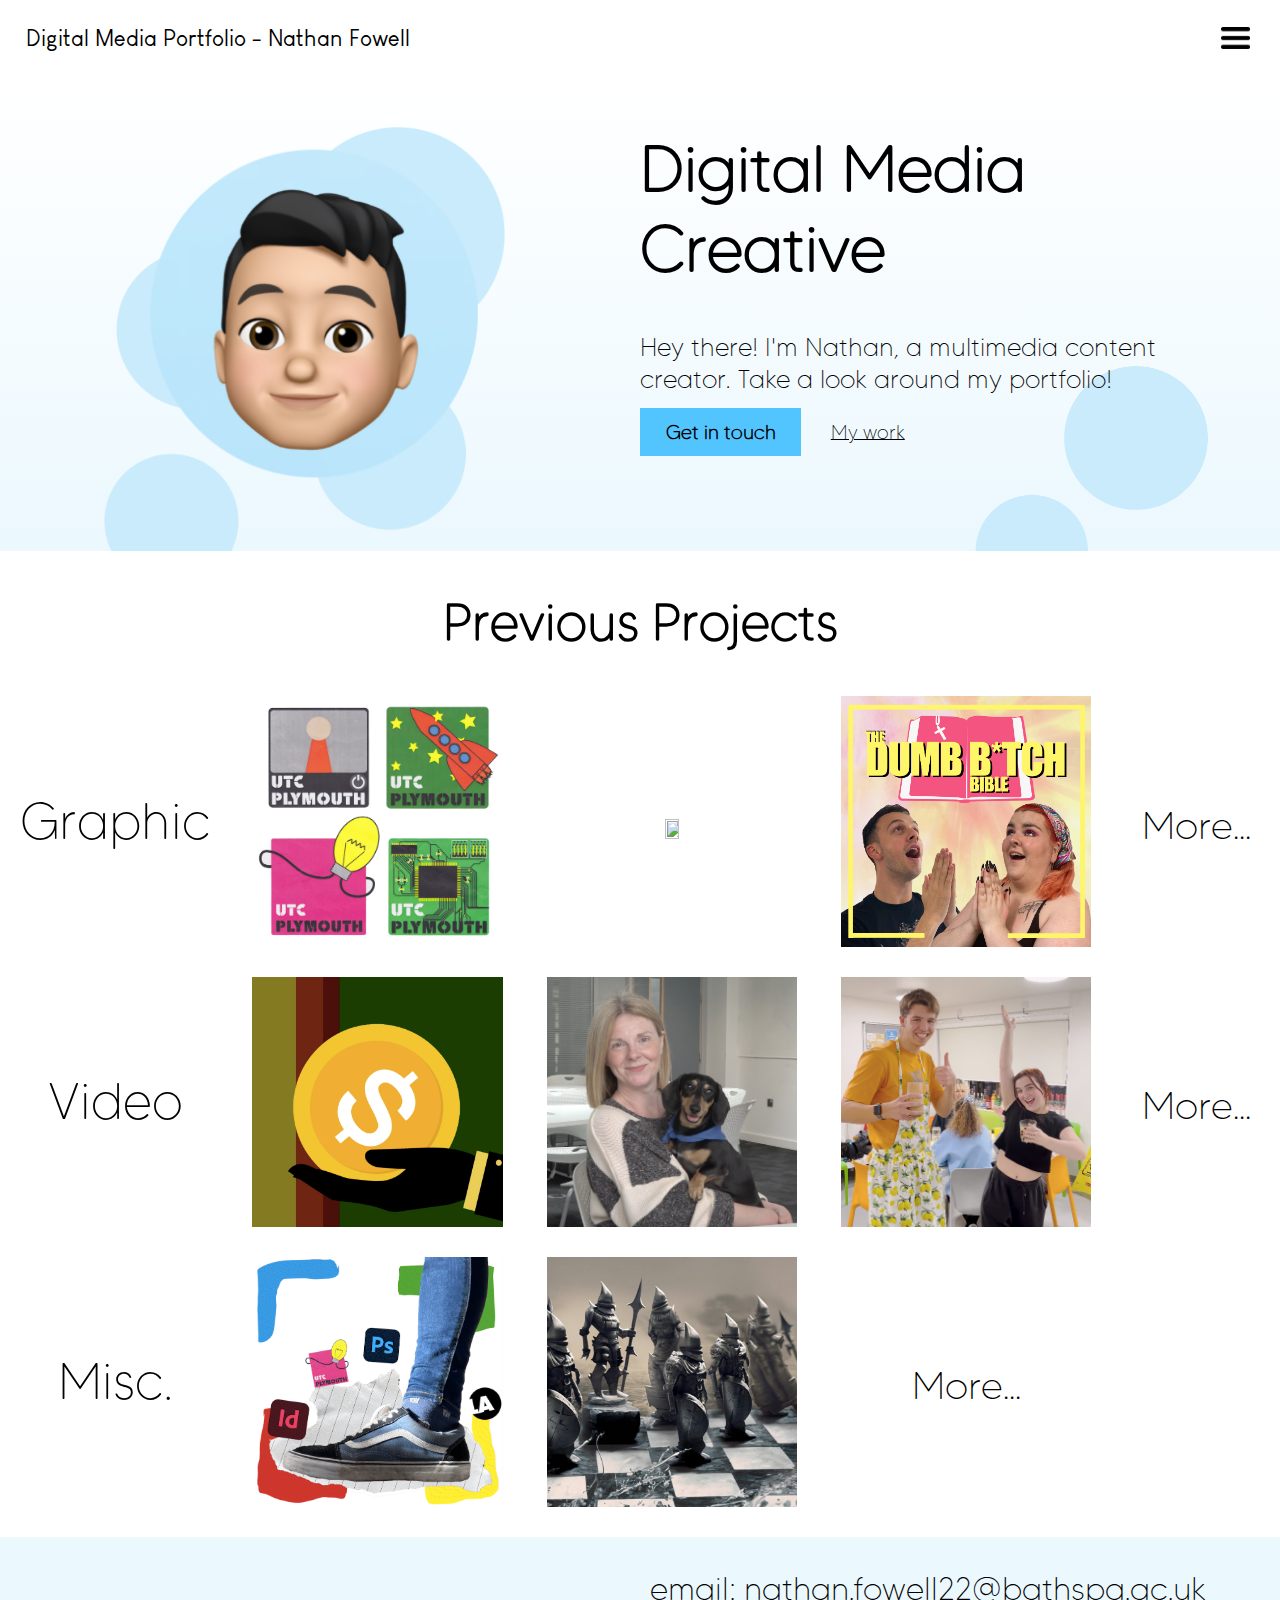
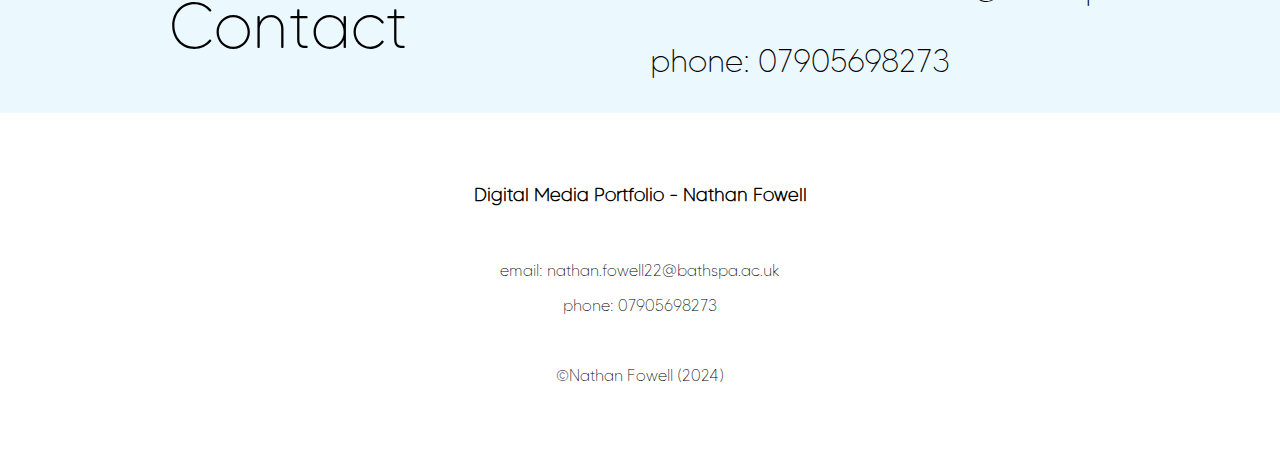
==== commit 9b0ee724: "Copyright update" ====
--- a/index.html
+++ b/index.html
@@ -133,7 +133,7 @@
         <p>email: nathan.fowell22@bathspa.ac.uk</p>
         <p>phone: 07905698273</p>
         <br>
-        <p>&copy;Nathan Fowell &lpar;2023&rpar;</p>
+        <p>&copy;Nathan Fowell &lpar;2024&rpar;</p>
     </footer>
 </body>
 
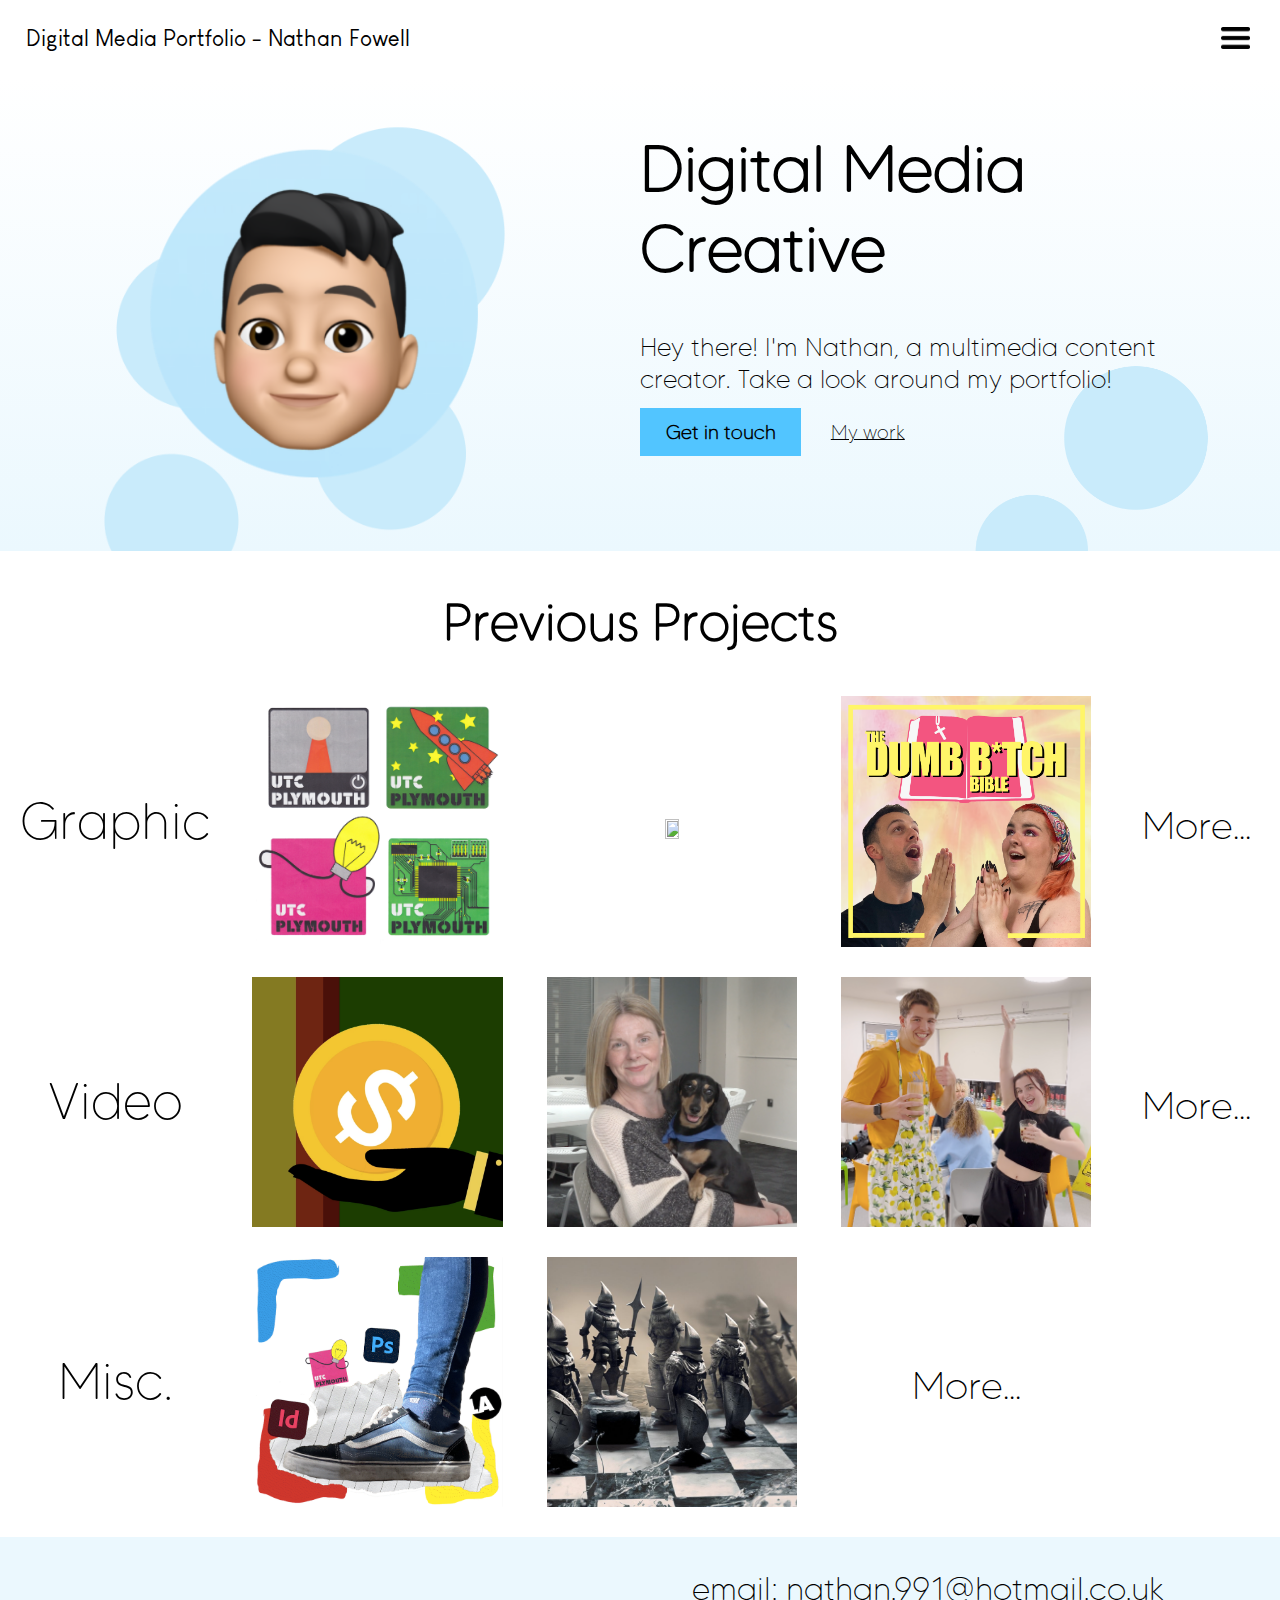
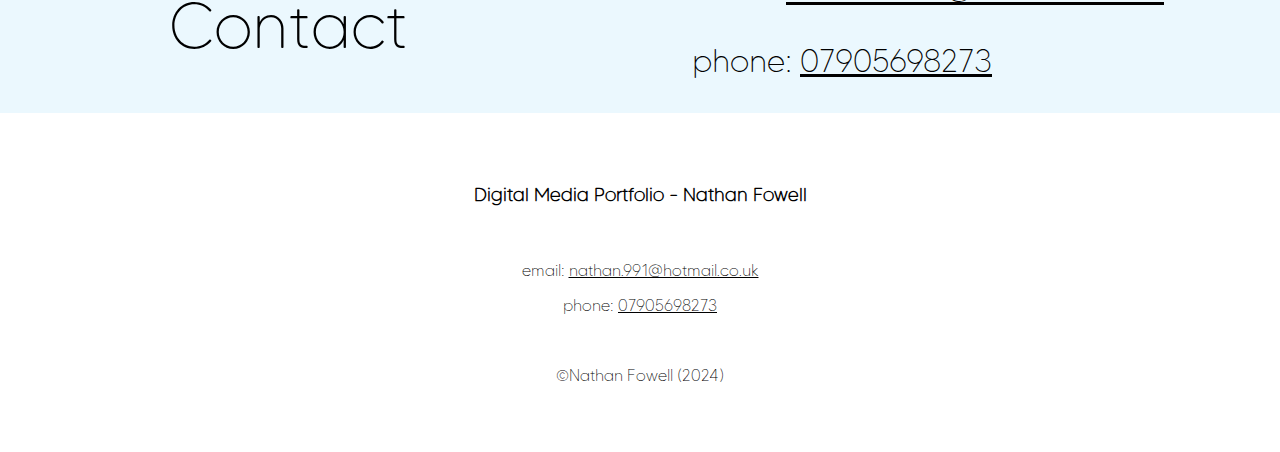
==== commit 456efc78: "email update" ====
--- a/index.html
+++ b/index.html
@@ -120,8 +120,8 @@
         <div class="contact-grid" id="contact">
             <div class="contact-grid-item" align="center">Contact</div>
             <div class="contact-grid-item">
-                <p><email:>email: nathan.fowell22@bathspa.ac.uk</p>
-                <p>phone: 07905698273</p>
+                <p>email: <a href="mailto: nathan.991@hotmail.co.uk"> <u>nathan.991@hotmail.co.uk </u></a></p>
+                <p>phone: <a href="tel: +447905698273"> <u>07905698273</u></a></p>
             </div>
         </div>
 
@@ -130,8 +130,8 @@
     <footer>
         <h3>Digital Media Portfolio - Nathan Fowell</h3>
         <br>
-        <p>email: nathan.fowell22@bathspa.ac.uk</p>
-        <p>phone: 07905698273</p>
+        <p>email: <a href="mailto: nathan.991@hotmail.co.uk"> <u>nathan.991@hotmail.co.uk </u></a></p>
+        <p>phone: <a href="tel: +447905698273"> <u>07905698273</u></a></p>        
         <br>
         <p>&copy;Nathan Fowell &lpar;2024&rpar;</p>
     </footer>
